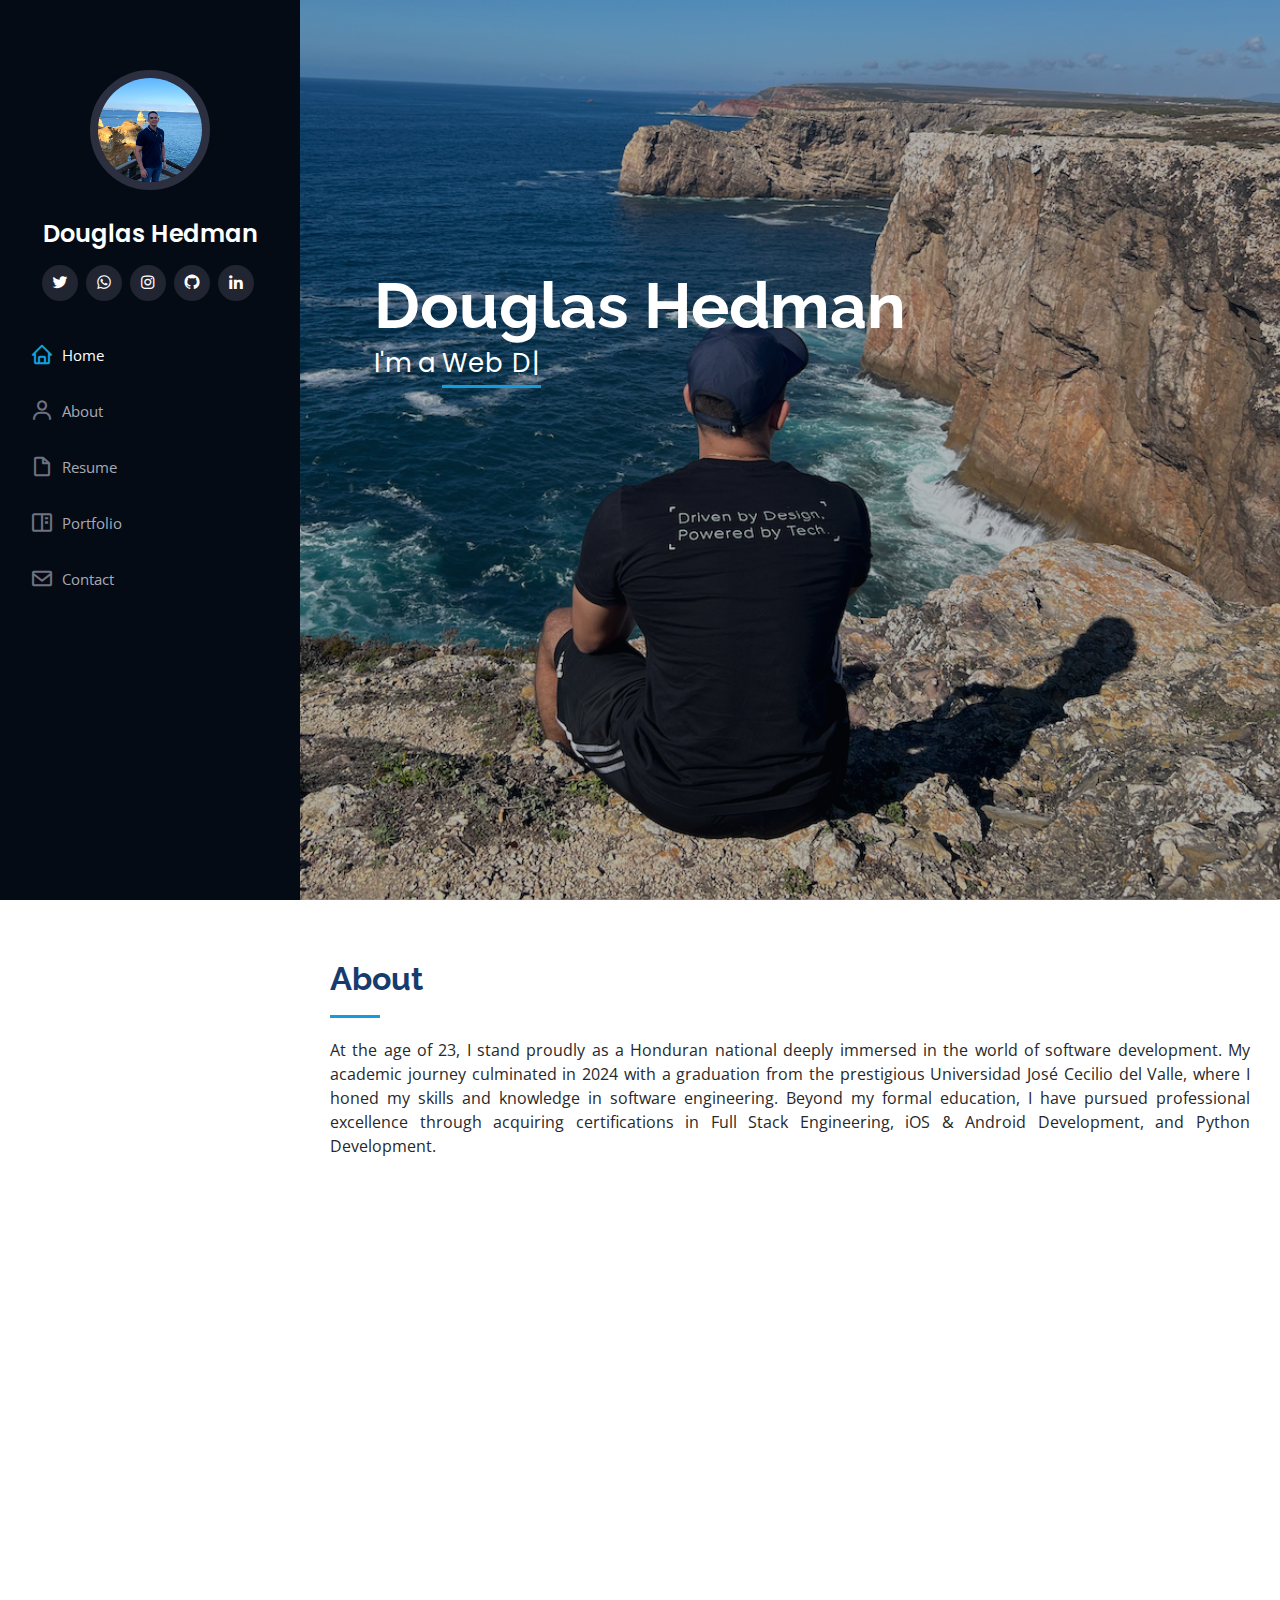
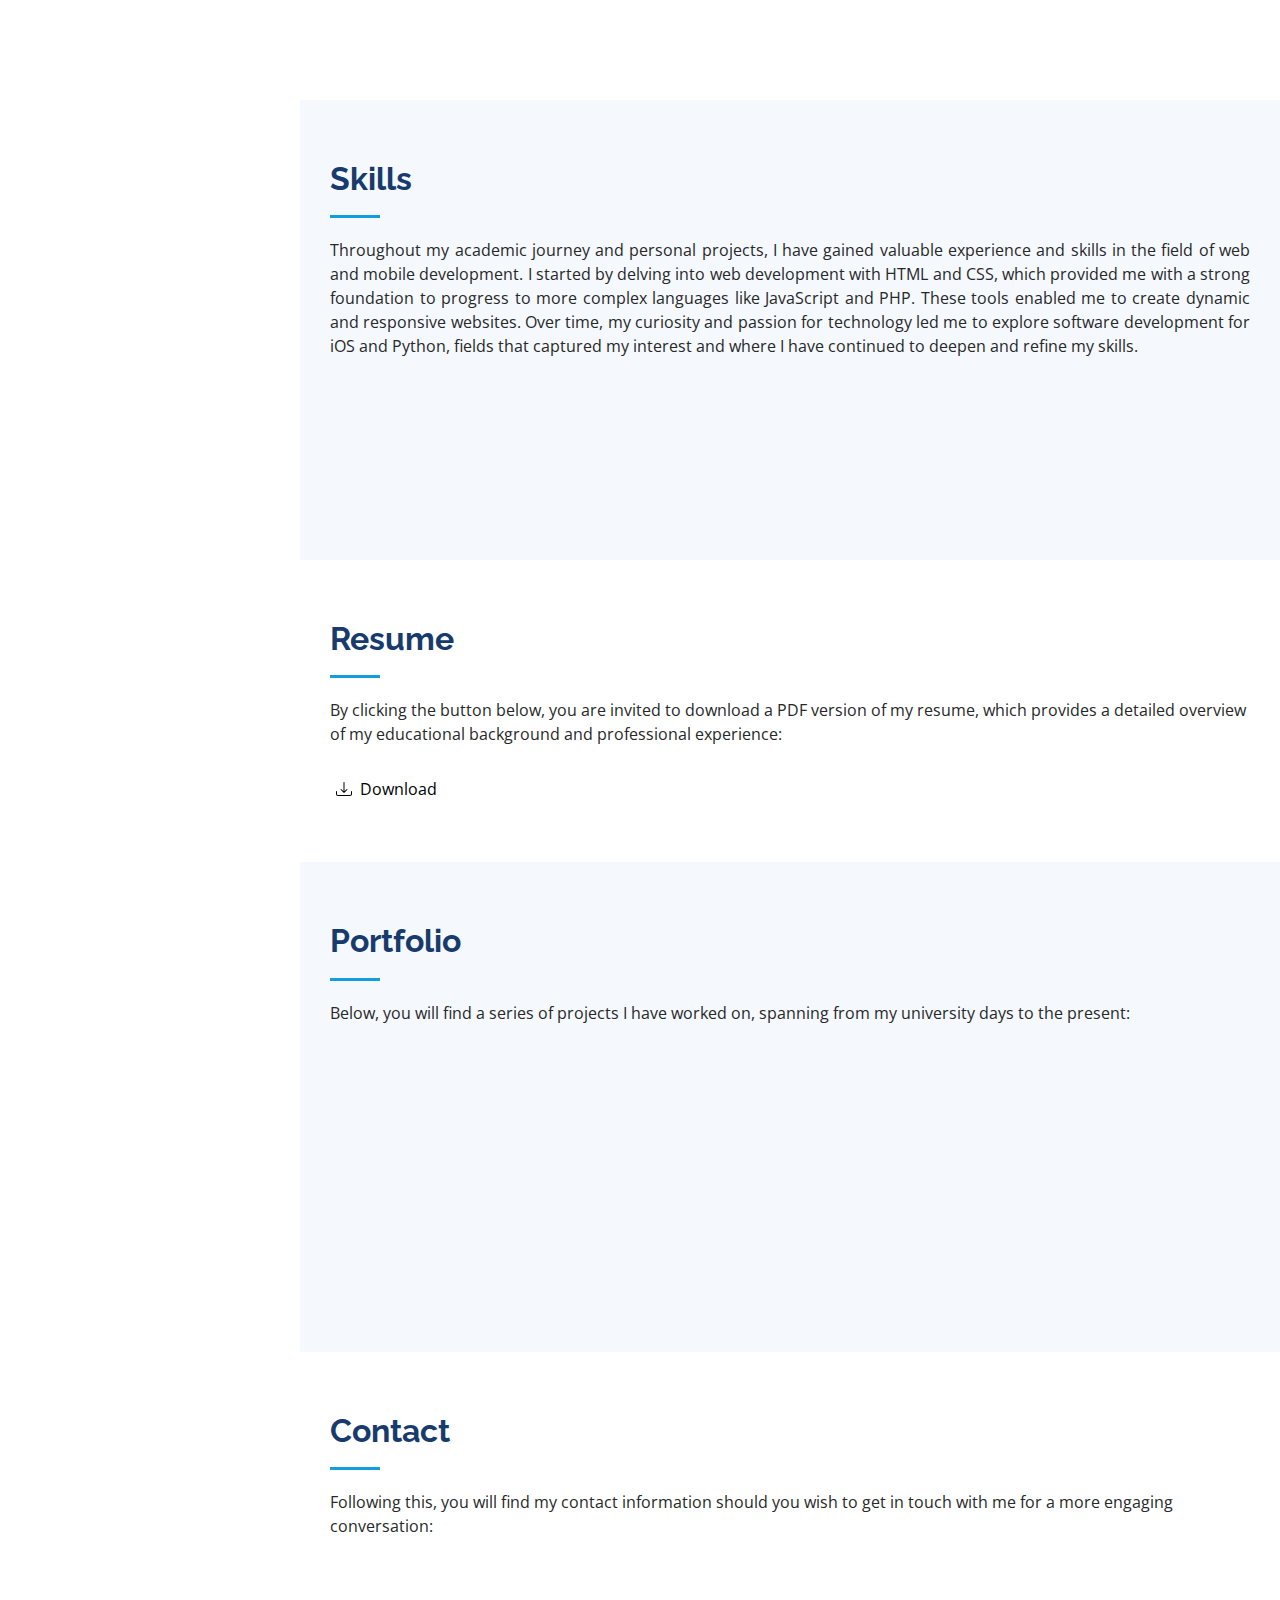
==== index.html @ cab21ec2 "Improvements on the Skills & Project Portfolio" ====
<!DOCTYPE html>
<html lang="en">

<head>
  <meta charset="utf-8">
  <meta content="width=device-width, initial-scale=1.0" name="viewport">

  <title>Douglas Hedman</title>
  <meta content="" name="description">
  <meta content="" name="keywords">

  <!-- Favicons -->
  <link href="assets/img/icon.png" rel="icon">
  <link href="assets/img/apple-touch-icon.png" rel="apple-touch-icon">

  <!-- Google Fonts -->
  <link href="https://fonts.googleapis.com/css?family=Open+Sans:300,300i,400,400i,600,600i,700,700i|Raleway:300,300i,400,400i,500,500i,600,600i,700,700i|Poppins:300,300i,400,400i,500,500i,600,600i,700,700i" rel="stylesheet">

  <!-- Vendor CSS Files -->
  <link href="assets/vendor/aos/aos.css" rel="stylesheet">
  <link href="assets/vendor/bootstrap/css/bootstrap.min.css" rel="stylesheet">
  <link href="assets/vendor/bootstrap-icons/bootstrap-icons.css" rel="stylesheet">
  <link href="assets/vendor/boxicons/css/boxicons.min.css" rel="stylesheet">
  <link href="assets/vendor/glightbox/css/glightbox.min.css" rel="stylesheet">
  <link href="assets/vendor/swiper/swiper-bundle.min.css" rel="stylesheet">
  <link href="vendor/devicons/css/devicons.min.css" rel="stylesheet">
  <link href="vendor/simple-line-icons/css/simple-line-icons.css" rel="stylesheet">

  <!-- Template Main CSS File -->
  <link href="assets/css/style.css" rel="stylesheet">

</head>

<body>

  <!-- ======= Mobile nav toggle button ======= -->
  <i class="bi bi-list mobile-nav-toggle d-xl-none"></i>

  <!-- ======= Header ======= -->
  <header id="header">
    <div class="d-flex flex-column" style="margin-top: 40px;">
      <div class="profile">
        <img src="assets/img/profileImage.png" alt="" class="img-fluid rounded-circle">
        <h1 class="text-light"><a href="index.html">Douglas Hedman</a></h1>
        <div class="social-links mt-3 text-center">
          <a href="https://twitter.com/DouglasHedman10" class="twitter" target="_blank"><i class="bx bxl-twitter"></i></a>
          <a href="https://wa.me/+50489041949" class="whatsapp" target="_blank"><i class="bx bxl-whatsapp"></i></a>
          <a href="https://www.instagram.com/douglashedman10/" class="instagram" target="_blank"><i class="bx bxl-instagram"></i></a>
          <a href="https://github.com/PickleRickHND" class="github" target="_blank"><i class="bx bxl-github"></i></a>
          <a href="https://www.linkedin.com/in/douglas-hedman-9a48a5133/" class="linkedin" target="_blank"><i class="bx bxl-linkedin"></i></a>
        </div>
      </div>

      <nav id="navbar" class="nav-menu navbar">
        <ul>
          <li><a href="#hero" class="nav-link scrollto active"><i class="bx bx-home"></i> <span>Home</span></a></li>
          <li><a href="#about" class="nav-link scrollto"><i class="bx bx-user"></i> <span>About</span></a></li>
          <li><a href="#resume" class="nav-link scrollto"><i class="bx bx-file-blank"></i> <span>Resume</span></a></li>
          <li><a href="#portfolio" class="nav-link scrollto"><i class="bx bx-book-content"></i> <span>Portfolio</span></a></li>
          <li><a href="#contact" class="nav-link scrollto"><i class="bx bx-envelope"></i> <span>Contact</span></a></li>
        </ul>
      </nav><!-- .nav-menu -->
    </div>
  </header><!-- End Header -->

  <!-- ======= Hero Section ======= -->
  <section id="hero" class="d-flex flex-column justify-content-center align-items-center">
    <div style="top: -95px" class="hero-container" data-aos="fade-in">
      <h1>Douglas Hedman</h1>
      <p>I'm a <span class="typed" data-typed-items="Web Developer, Software Engineer, iOS Developer"></span></p>
    </div>
  </section><!-- End Hero -->

  <main id="main">

    <!-- ======= About Section ======= -->
    <section id="about" class="about">
      <div class="container">

        <div style="text-align: justify;" class="section-title">
          <h2>About</h2>
          <p>At the age of 23, I stand proudly as a Honduran national deeply immersed in the world of software development. 
            My academic journey culminated in 2024 with a graduation from the prestigious Universidad José Cecilio del Valle, where I honed my skills and knowledge in software engineering.
            Beyond my formal education, I have pursued professional excellence through acquiring certifications in Full Stack Engineering, iOS & Android Development, and Python Development. </p>
          <br>
        </div>

        <div class="row">
          <div class="col-lg-4" data-aos="fade-right">
            <img src="assets/img/profileImage.png" class="img-fluid" alt="">
          </div>
          <div class="col-lg-8 pt-4 pt-lg-0 content" data-aos="fade-left">
            <h3>Junior Software &amp; Web Developer.</h3>
            <br>
            <p class="fst-italic" style="text-align: justify;">
              My passion for creating innovative solutions and embracing new technologies drives my pursuit of excellence in this field. As I continue to grow and evolve as a professional, 
              I remain committed to leveraging my skills to contribute significantly to the software development community.
            </p>
            <div class="row">
              <div class="col-lg-6">
                <ul>
                  <br>
                  <li><i class="bi bi-chevron-right"></i> <strong>Birthday:</strong> <span>21 February 2000</span></li>
                  <li><i class="bi bi-chevron-right"></i> <strong>Phone:</strong> <span>+504 89041949</span></li>
                  <li><i class="bi bi-chevron-right"></i> <strong>Age:</strong> <span>23</span></li>
                </ul>
              </div>
              <div class="col-lg-6">
                <ul>
                  <br>
                  <li><i class="bi bi-chevron-right"></i> <strong>Degree:</strong> <span>System Computing Engineering</span></li>
                  <li><i class="bi bi-chevron-right"></i> <strong>Email:</strong> <span>douglashedman@yahoo.es</span></li>
                  <li><i class="bi bi-chevron-right"></i> <strong>City:</strong> <span>Tegucigalpa, Honduras</span></li>
                </ul>
              </div>
            </div>
            <p style="text-align: justify;">
              These certifications not only signify my commitment to continuous learning but also reflect my versatility and adaptability in the ever-evolving landscape of software development.
            </p>
          </div>
        </div>
      </div>
    </section><!-- End About Section -->

    <!-- ======= Skills Section ======= -->
    <section id="skills" class="skills section-bg">
      <div class="container">
        <div class="section-title">
          <h2>Skills</h2>
          <p style="text-align: justify;">Throughout my academic journey and personal projects, I have gained valuable experience and skills in the field of web and mobile development. I started by delving into web development with HTML and CSS, which provided me with a strong foundation to progress to more complex languages like JavaScript and PHP. These tools enabled me to create dynamic and responsive websites. Over time, my curiosity and passion for technology led me to explore software development for iOS and Python, fields that captured my interest and where I have continued to deepen and refine my skills.</p>
        </div>
        <br>
        <div class="row skills-content justify-content-center">

          <div class="col-lg-ju" data-aos="fade-up">
            <ul class="list-inline list-icons d-flex justify-content-between">
              <li class="list-inline-item">
                <i class="devicons devicons-html5"></i>
              </li>
              <li class="list-inline-item">
                <i class="devicons devicons-css3"></i>
              </li>
              <li class="list-inline-item">
                <i class="devicons devicons-javascript"></i>
              </li>
              <li class="list-inline-item">
                <i class="devicons devicons-php"></i>
              </li>
              <li class="list-inline-item">
                <i class="devicons devicons-bootstrap"></i>
              </li>
              <li class="list-inline-item">
                <i class="devicons devicons-react"></i>
              </li>
              <li class="list-inline-item">
                <i class="devicons devicons-nodejs"></i>
              </li>
              <li class="list-inline-item">
                <i class="devicons devicons-postgresql"></i>
              </li>
              <li class="list-inline-item">
                <i class="devicons devicons-git"></i>
              </li>
              <li class="list-inline-item">
                <i class="devicons devicons-github"></i>
              </li>
              <li class="list-inline-item">
                <i class="devicons devicons-java"></i>
              </li>
              <li class="list-inline-item">
                <i class="devicons devicons-swift"></i>
              </li>
              <li class="list-inline-item">
                <i class="devicons devicons-python"></i>
              </li>
            </ul>
          </div>
        </div>

      </div>
    </section><!-- End Skills Section -->

    <!-- ======= Resume Section ======= -->
    <section id="resume" class="resume">
      <div class="container">

        <div class="section-title">
          <h2>Resume</h2>
          <p>By clicking the button below, you are invited to download a PDF version of my resume, which provides a detailed overview of my educational background and professional experience:</p>
        </div>

        <button class="download-button" onclick="window.open('https://drive.google.com/file/d/1DNNbiZsSQRJARGfXh_cgtCf_7JHGjANk/view', '_blank')" style="background: none; border: none;">
          <svg xmlns="http://www.w3.org/2000/svg" width="20" height="20" fill="currentColor" class="bi bi-download" viewBox="0 0 20 20">
            <path d="M.5 9.9a.5.5 0 0 1 .5.5v2.5a1 1 0 0 0 1 1h12a1 1 0 0 0 1-1v-2.5a.5.5 0 0 1 1 0v2.5a2 2 0 0 1-2 2H2a2 2 0 0 1-2-2v-2.5a.5.5 0 0 1 .5-.5"/>
            <path d="M7.646 11.854a.5.5 0 0 0 .708 0l3-3a.5.5 0 0 0-.708-.708L8.5 10.293V1.5a.5.5 0 0 0-1 0v8.793L5.354 8.146a.5.5 0 1 0-.708.708l3 3z"/>
          </svg>
          <span class="download-text">Download</span>
        </button>
    </section><!-- End Resume Section -->

    <!-- ======= Portfolio Section ======= -->
    <section id="portfolio" class="portfolio section-bg">
      <div class="container">

        <div class="section-title">
          <h2>Portfolio</h2>
          <p>Below, you will find a series of projects I have worked on, spanning from my university days to the present:</p>
        </div>

        <div class="row" data-aos="fade-up">
          <div class="col-lg-12 d-flex justify-content-center">
            <ul id="portfolio-flters">
              <li data-filter="*" class="filter-active">All</li>
              <li data-filter=".filter-web">Web</li>
              <li data-filter=".filter-ios">iOS</li>
              <li data-filter=".filter-python">Python</li>
            </ul>
          </div>
        </div>

        <div class="row portfolio-container" data-aos="fade-up" data-aos-delay="100">

          <div class="col-lg-4 col-md-6 portfolio-item filter-web">
            <div class="portfolio-wrap">
              <img src="assets/img/portfolio/pharmacy1.png" class="img-fluid" alt="">
              <div class="portfolio-links">
                <a href="assets/img/portfolio/pharmacy1.png" data-gallery="portfolioGallery" class="portfolio-lightbox"><i class="bx bx-plus"></i></a>
                <a href="pharmacyProject.html" title="More Details"><i class="bx bx-link"></i></a>
              </div>
            </div>
          </div>

        </div>

      </div>
    </section><!-- End Portfolio Section -->

    <!-- ======= Contact Section ======= -->
    <section id="contact" class="contact">
      <div class="container">

        <div class="section-title">
          <h2>Contact</h2>
          <p>Following this, you will find my contact information should you wish to get in touch with me for a more engaging conversation:</p>
        </div>

        <div class="row" data-aos="fade-in">
          <div class="col-lg-6 d-flex align-items-stretch">
            <div class="info">
              <div class="address">
                <a href="https://maps.app.goo.gl/CtmRKHZmWX6e3Wa3A" class="location" target="_blank"><i class="bi bi-geo-alt"></i></a>
                <h4>Location:</h4>
                <p>Tegucigalpa, Honduras</p>
              </div>

              <div class="email">
                <a href="mailto:douglashedman@yahoo.es"><i class="bi bi-envelope"></i></a>
                <h4>Email:</h4>
                <p>douglashedman@yahoo.es</p>
              </div>

              <div class="phone">
                <a href="https://wa.me/+50489041949" class="whatsapp" target="_blank"><i class="bx bxl-whatsapp"></i></a>
                <h4>Phone:</h4>
                <p>+504 89041949</p>
              </div>
            </div>
          </div>

          <div class="col-lg-6 d-flex align-items-stretch">
            <div class="info">
              <div class="address">
                <a href="https://www.linkedin.com/in/douglas-hedman-9a48a5133/" class="linkedin" target="_blank"><i class="bx bxl-linkedin"></i></a>
                <h4>LinkedIn:</h4>
                <p>Douglas Hedman</p>
              </div>

              <div class="email">
                <a href="https://github.com/PickleRickHND" class="github" target="_blank"><i class="bx bxl-github"></i></a>
                <h4>GitHub:</h4>
                <p>PickleRickHND</p>
              </div>

              <div class="phone">
                <a href="https://www.instagram.com/douglashedman10/" class="instagram" target="_blank"><i class="bx bxl-instagram"></i></a>
                <h4>Instagram</h4>
                <p>douglashedman10</p>
              </div>
            </div>
          </div>
        </div>
  </main><!-- End #main -->

  <a href="#" class="back-to-top d-flex align-items-center justify-content-center"><i class="bi bi-arrow-up-short"></i></a>

  <!-- Vendor JS Files -->
  <script src="assets/vendor/purecounter/purecounter_vanilla.js"></script>
  <script src="assets/vendor/aos/aos.js"></script>
  <script src="assets/vendor/bootstrap/js/bootstrap.bundle.min.js"></script>
  <script src="assets/vendor/glightbox/js/glightbox.min.js"></script>
  <script src="assets/vendor/isotope-layout/isotope.pkgd.min.js"></script>
  <script src="assets/vendor/swiper/swiper-bundle.min.js"></script>
  <script src="assets/vendor/typed.js/typed.umd.js"></script>
  <script src="assets/vendor/waypoints/noframework.waypoints.js"></script>
  <script src="assets/vendor/php-email-form/validate.js"></script>

  <!-- Template Main JS File -->
  <script src="assets/js/main.js"></script>

</body>

</html>
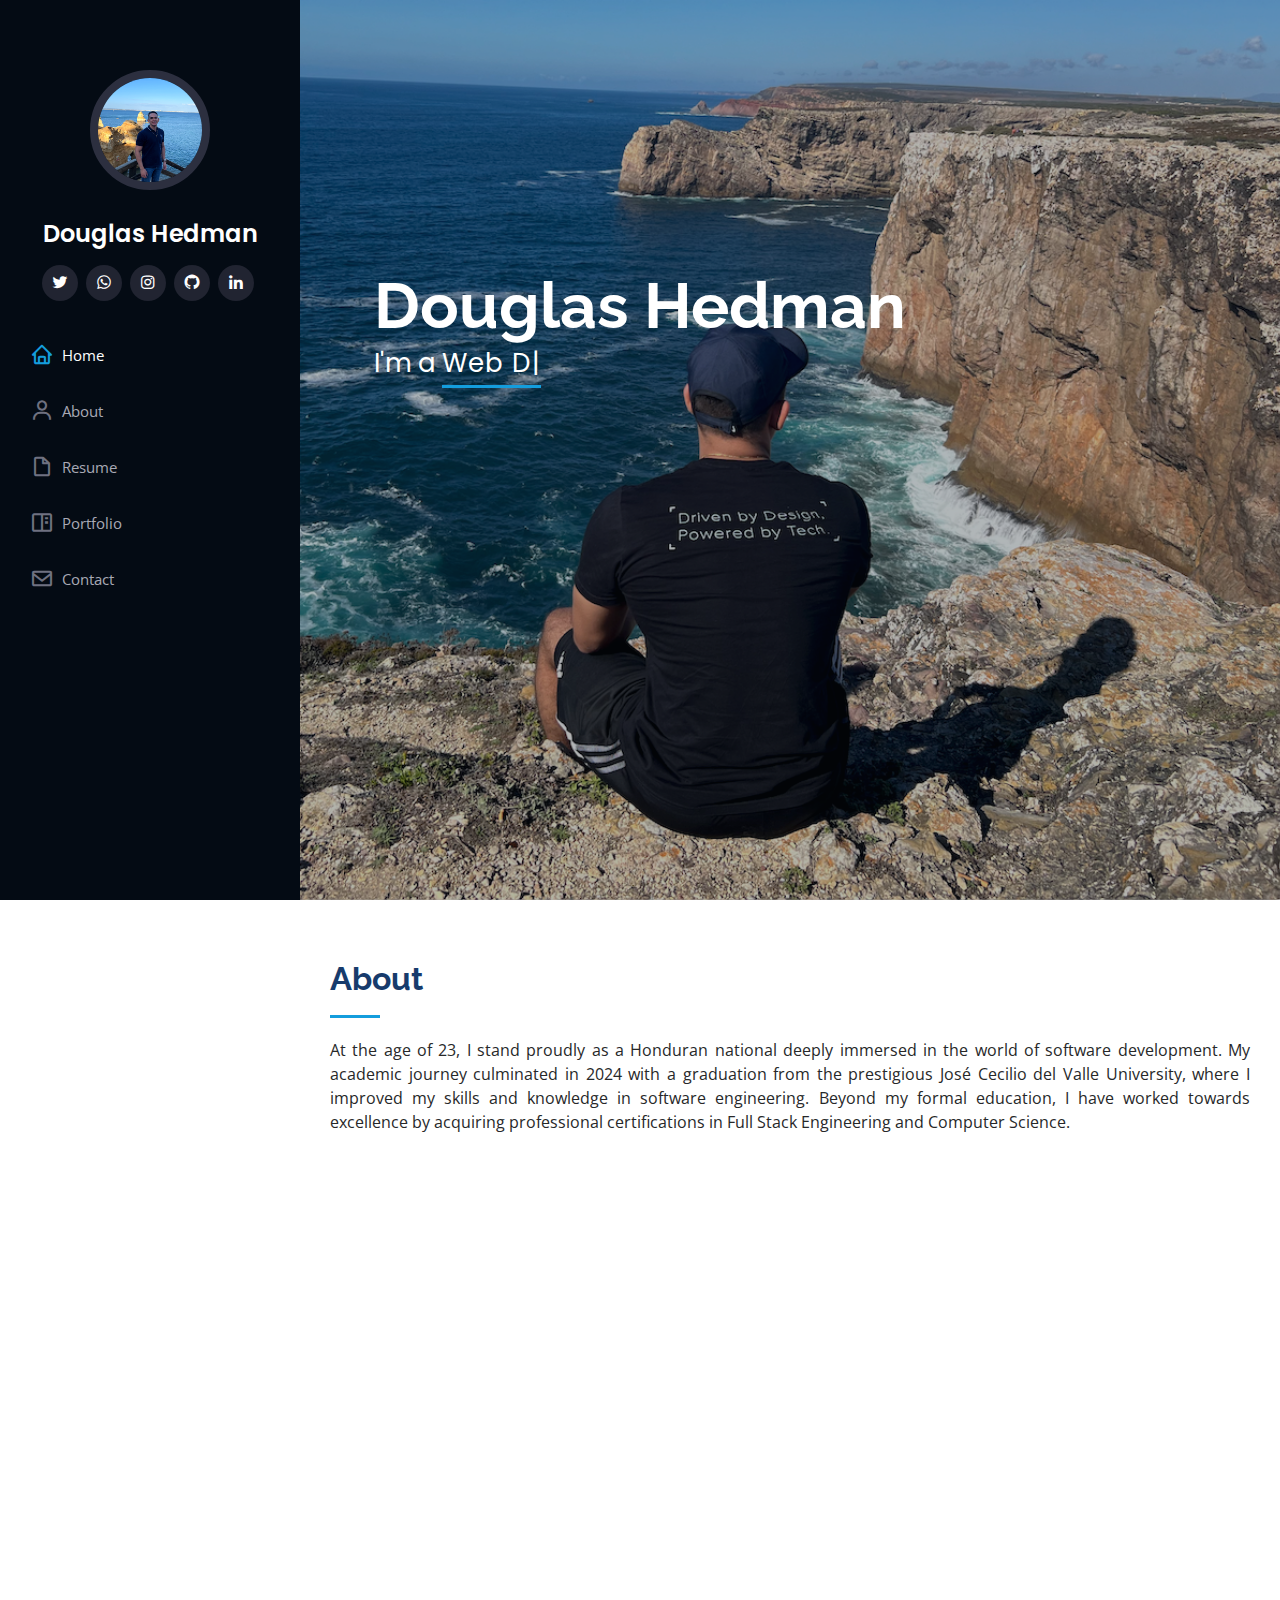
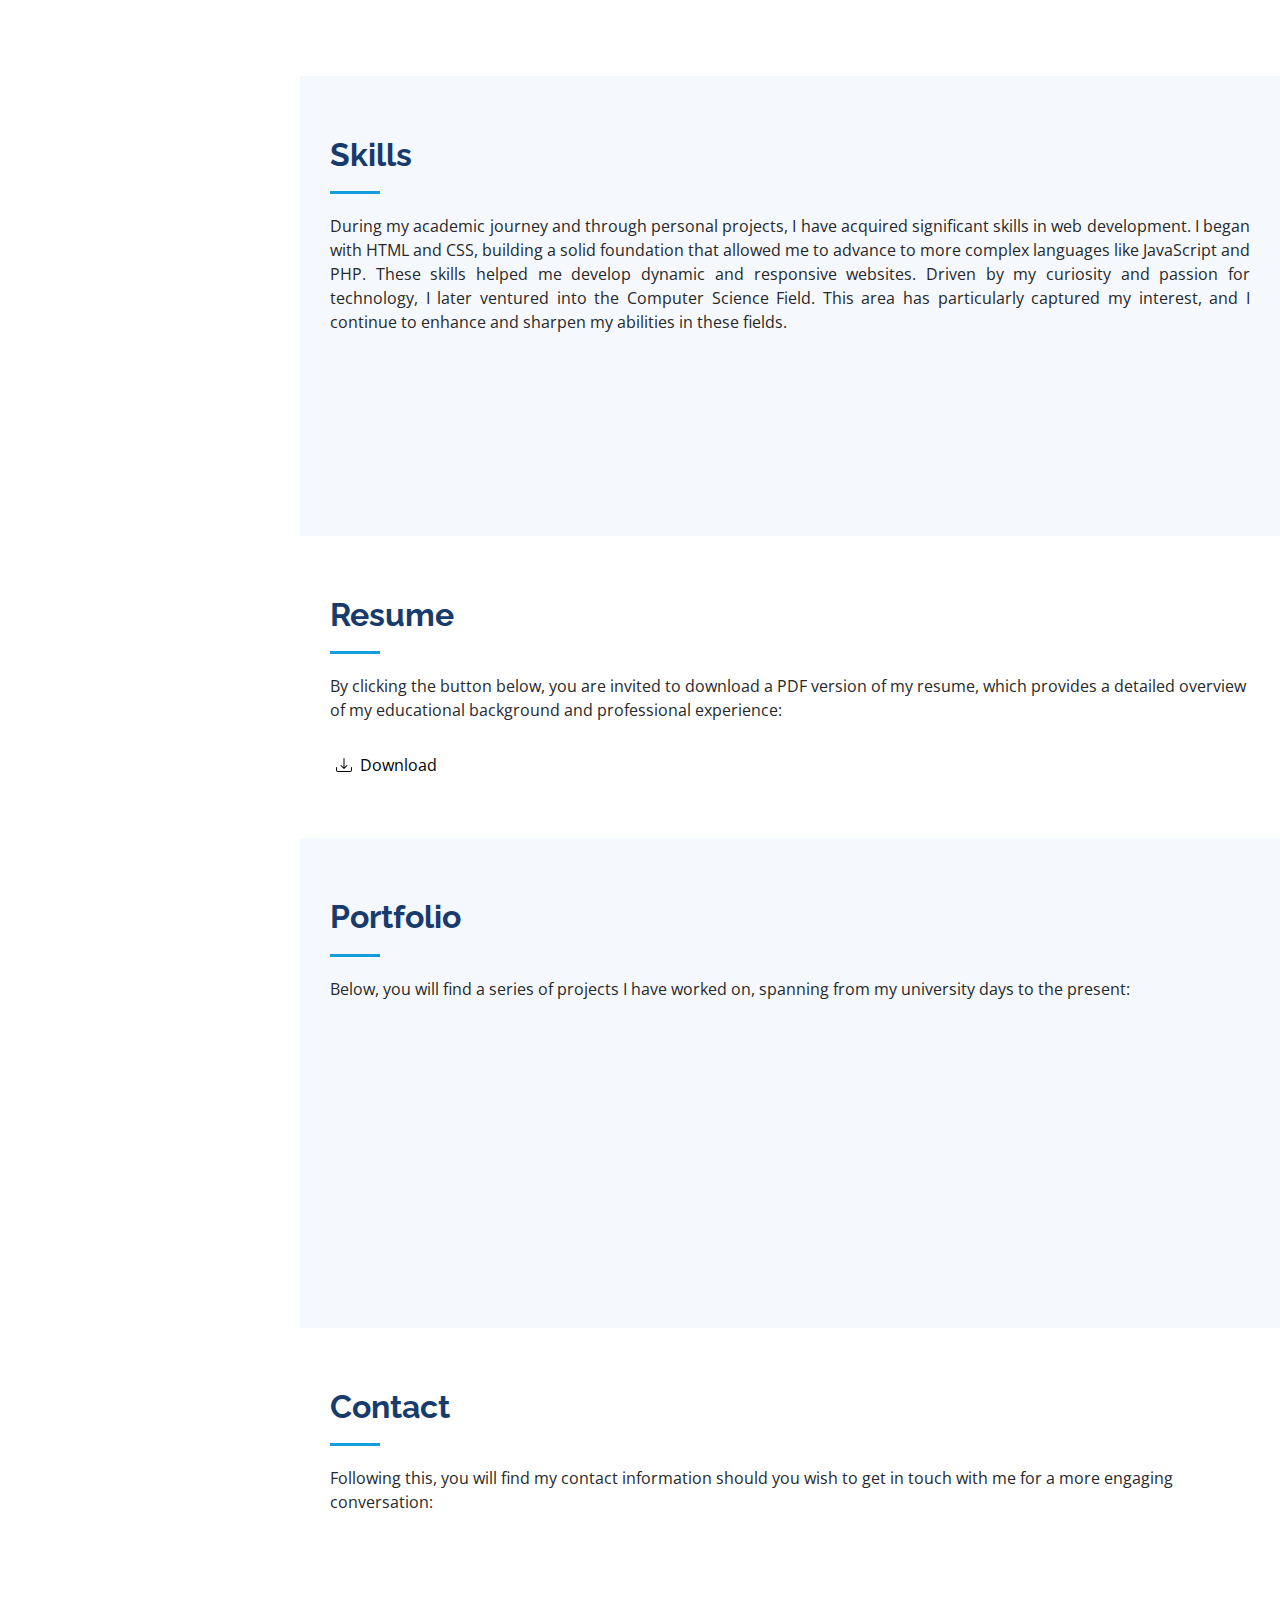
==== commit 112e8e57: "2024 Changes" ====
--- a/index.html
+++ b/index.html
@@ -67,7 +67,7 @@
   <section id="hero" class="d-flex flex-column justify-content-center align-items-center">
     <div style="top: -95px" class="hero-container" data-aos="fade-in">
       <h1>Douglas Hedman</h1>
-      <p>I'm a <span class="typed" data-typed-items="Web Developer, Software Engineer, iOS Developer"></span></p>
+      <p>I'm a <span class="typed" data-typed-items="Web Developer, Software Engineer"></span></p>
     </div>
   </section><!-- End Hero -->
 
@@ -80,8 +80,8 @@
         <div style="text-align: justify;" class="section-title">
           <h2>About</h2>
           <p>At the age of 23, I stand proudly as a Honduran national deeply immersed in the world of software development. 
-            My academic journey culminated in 2024 with a graduation from the prestigious Universidad José Cecilio del Valle, where I honed my skills and knowledge in software engineering.
-            Beyond my formal education, I have pursued professional excellence through acquiring certifications in Full Stack Engineering, iOS & Android Development, and Python Development. </p>
+            My academic journey culminated in 2024 with a graduation from the prestigious José Cecilio del Valle University, where I improved my skills and knowledge in software engineering.
+            Beyond my formal education, I have worked towards excellence by acquiring professional certifications in Full Stack Engineering and Computer Science.</p>
           <br>
         </div>
 
@@ -93,8 +93,8 @@
             <h3>Junior Software &amp; Web Developer.</h3>
             <br>
             <p class="fst-italic" style="text-align: justify;">
-              My passion for creating innovative solutions and embracing new technologies drives my pursuit of excellence in this field. As I continue to grow and evolve as a professional, 
-              I remain committed to leveraging my skills to contribute significantly to the software development community.
+              I am passionate about learning new technologies and improving my developer skills. I am always open to exploring innovative solutions and embracing new advancements in the field. 
+              As I continue to develop professionally, I am committed to using my skills to make a meaningful impact in the software development community.
             </p>
             <div class="row">
               <div class="col-lg-6">
@@ -115,7 +115,7 @@
               </div>
             </div>
             <p style="text-align: justify;">
-              These certifications not only signify my commitment to continuous learning but also reflect my versatility and adaptability in the ever-evolving landscape of software development.
+              These certifications demonstrate my dedication to continuous learning and highlight my ability to adapt and thrive in the constantly changing world of software development.
             </p>
           </div>
         </div>
@@ -127,13 +127,13 @@
       <div class="container">
         <div class="section-title">
           <h2>Skills</h2>
-          <p style="text-align: justify;">Throughout my academic journey and personal projects, I have gained valuable experience and skills in the field of web and mobile development. I started by delving into web development with HTML and CSS, which provided me with a strong foundation to progress to more complex languages like JavaScript and PHP. These tools enabled me to create dynamic and responsive websites. Over time, my curiosity and passion for technology led me to explore software development for iOS and Python, fields that captured my interest and where I have continued to deepen and refine my skills.</p>
+          <p style="text-align: justify;">During my academic journey and through personal projects, I have acquired significant skills in web development. I began with HTML and CSS, building a solid foundation that allowed me to advance to more complex languages like JavaScript and PHP. These skills helped me develop dynamic and responsive websites. 
+            Driven by my curiosity and passion for technology, I later ventured into the Computer Science Field. This area has particularly captured my interest, and I continue to enhance and sharpen my abilities in these fields. </p>
         </div>
         <br>
         <div class="row skills-content justify-content-center">
-
           <div class="col-lg-ju" data-aos="fade-up">
-            <ul class="list-inline list-icons d-flex justify-content-between">
+            <ul class="list-inline list-icons d-flex flex-wrap justify-content-center">
               <li class="list-inline-item">
                 <i class="devicons devicons-html5"></i>
               </li>
@@ -156,6 +156,12 @@
                 <i class="devicons devicons-nodejs"></i>
               </li>
               <li class="list-inline-item">
+                <i class="devicons devicons-java"></i>
+              </li>
+              <li class="list-inline-item">
+                <i class="devicons devicons-python"></i>
+              </li>
+              <li class="list-inline-item">
                 <i class="devicons devicons-postgresql"></i>
               </li>
               <li class="list-inline-item">
@@ -164,20 +170,9 @@
               <li class="list-inline-item">
                 <i class="devicons devicons-github"></i>
               </li>
-              <li class="list-inline-item">
-                <i class="devicons devicons-java"></i>
-              </li>
-              <li class="list-inline-item">
-                <i class="devicons devicons-swift"></i>
-              </li>
-              <li class="list-inline-item">
-                <i class="devicons devicons-python"></i>
-              </li>
             </ul>
           </div>
         </div>
-
-      </div>
     </section><!-- End Skills Section -->
 
     <!-- ======= Resume Section ======= -->
@@ -189,7 +184,7 @@
           <p>By clicking the button below, you are invited to download a PDF version of my resume, which provides a detailed overview of my educational background and professional experience:</p>
         </div>
 
-        <button class="download-button" onclick="window.open('https://drive.google.com/file/d/1DNNbiZsSQRJARGfXh_cgtCf_7JHGjANk/view', '_blank')" style="background: none; border: none;">
+        <button class="download-button" onclick="window.open('https://docs.google.com/document/d/14a8wozczHfR-LZsv56jzQgocs8PrVsLScHrkLCctWgU/edit?usp=sharing')" style="background: none; border: none;">
           <svg xmlns="http://www.w3.org/2000/svg" width="20" height="20" fill="currentColor" class="bi bi-download" viewBox="0 0 20 20">
             <path d="M.5 9.9a.5.5 0 0 1 .5.5v2.5a1 1 0 0 0 1 1h12a1 1 0 0 0 1-1v-2.5a.5.5 0 0 1 1 0v2.5a2 2 0 0 1-2 2H2a2 2 0 0 1-2-2v-2.5a.5.5 0 0 1 .5-.5"/>
             <path d="M7.646 11.854a.5.5 0 0 0 .708 0l3-3a.5.5 0 0 0-.708-.708L8.5 10.293V1.5a.5.5 0 0 0-1 0v8.793L5.354 8.146a.5.5 0 1 0-.708.708l3 3z"/>
@@ -212,13 +207,13 @@
             <ul id="portfolio-flters">
               <li data-filter="*" class="filter-active">All</li>
               <li data-filter=".filter-web">Web</li>
-              <li data-filter=".filter-ios">iOS</li>
-              <li data-filter=".filter-python">Python</li>
+              <li data-filter=".filter-ios">Mobile</li>
+              <li data-filter=".filter-app">App</li>
             </ul>
           </div>
         </div>
 
-        <div class="row portfolio-container" data-aos="fade-up" data-aos-delay="100">
+        <div class="row portfolio-c`ontainer" data-aos="fade-up" data-aos-delay="100">
 
           <div class="col-lg-4 col-md-6 portfolio-item filter-web">
             <div class="portfolio-wrap">
@@ -230,6 +225,16 @@
             </div>
           </div>
 
+          <div class="col-lg-4 col-md-6 portfolio-item filter-web">
+            <div class="portfolio-wrap">
+              <img src="assets/img/portfolio/SpotifyProject1.png" class="img-fluid" alt="">
+              <div class="portfolio-links">
+                <a href="assets/img/portfolio/SpotifyProject1.png" data-gallery="portfolioGallery" class="portfolio-lightbox"><i class="bx bx-plus"></i></a>
+                <a href="spotifyProject.html" title="More Details"><i class="bx bx-link"></i></a>
+              </div>
+            </div>
+          </div>
+
         </div>
 
       </div>
@@ -245,7 +250,7 @@
         </div>
 
         <div class="row" data-aos="fade-in">
-          <div class="col-lg-6 d-flex align-items-stretch">
+          <div class="col-lg-6 d-flex align-items-stretch mb-4 mb-lg-0">
             <div class="info">
               <div class="address">
                 <a href="https://maps.app.goo.gl/CtmRKHZmWX6e3Wa3A" class="location" target="_blank"><i class="bi bi-geo-alt"></i></a>
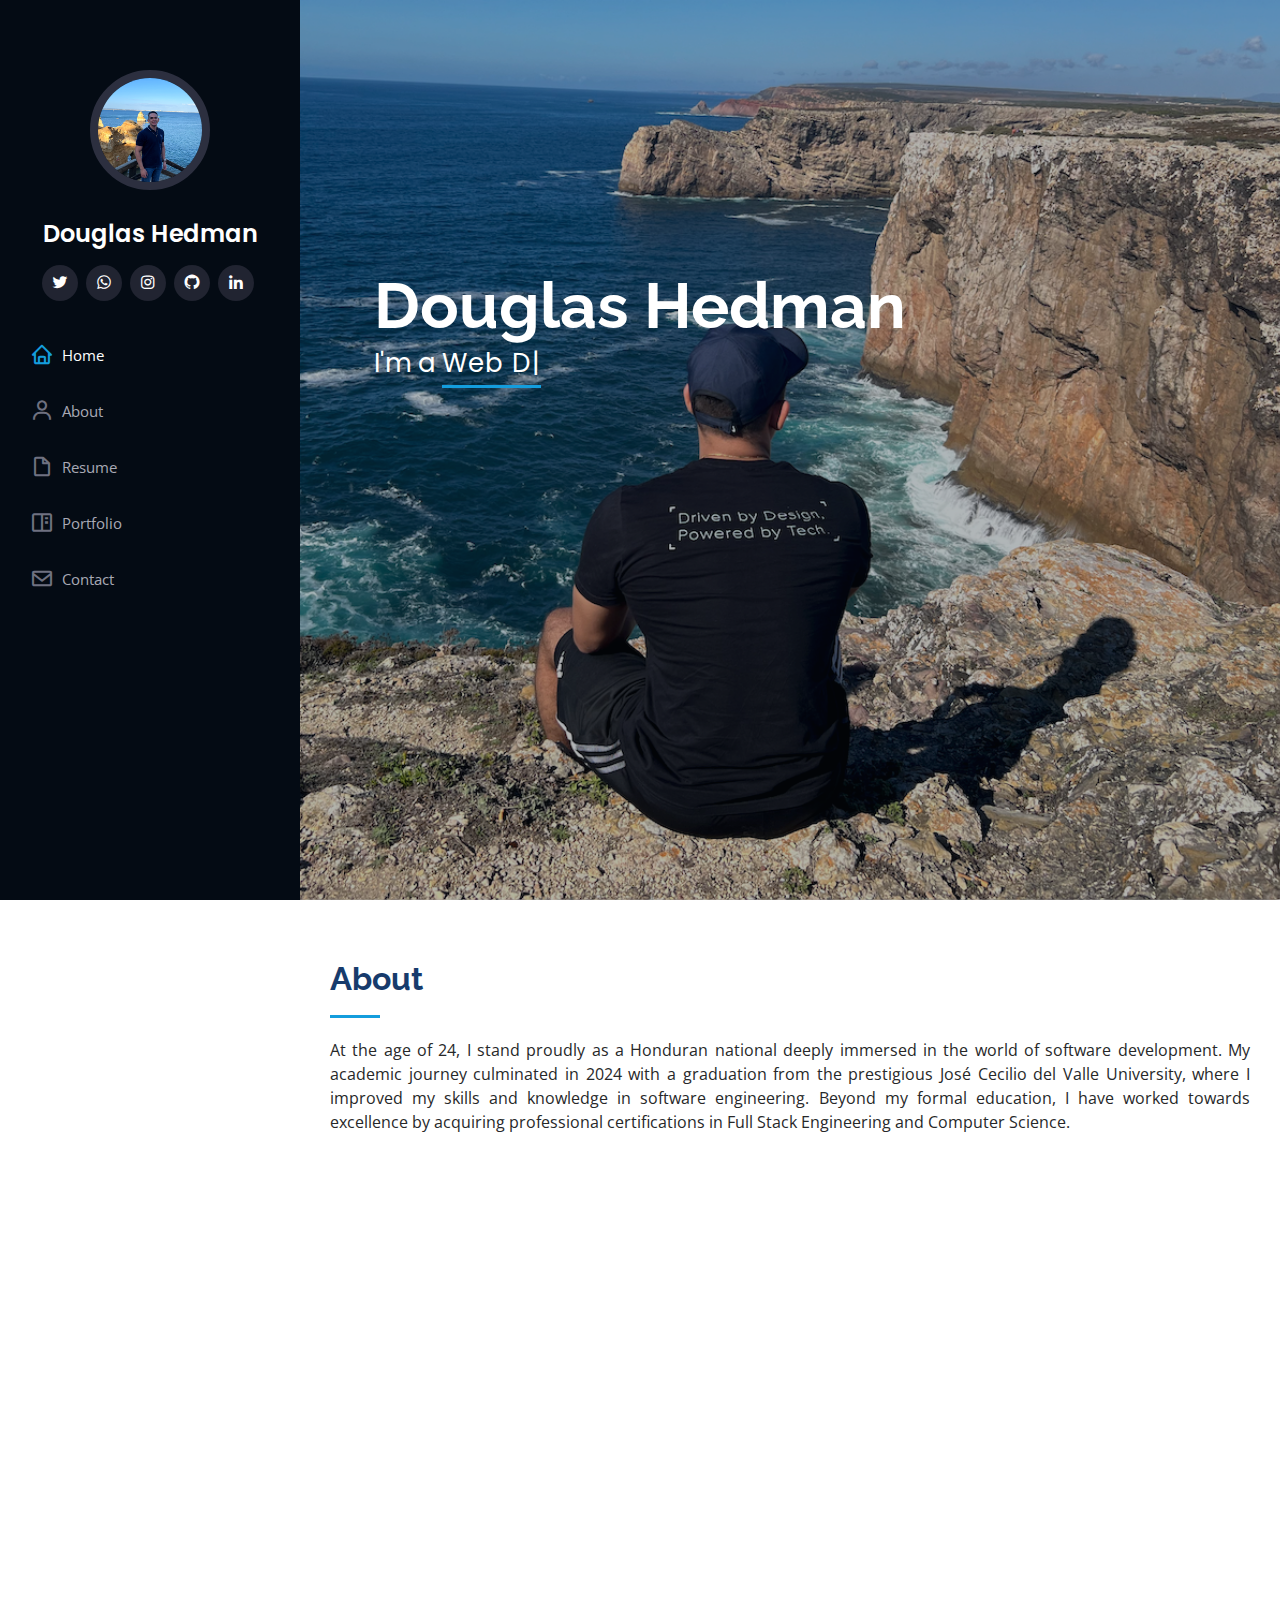
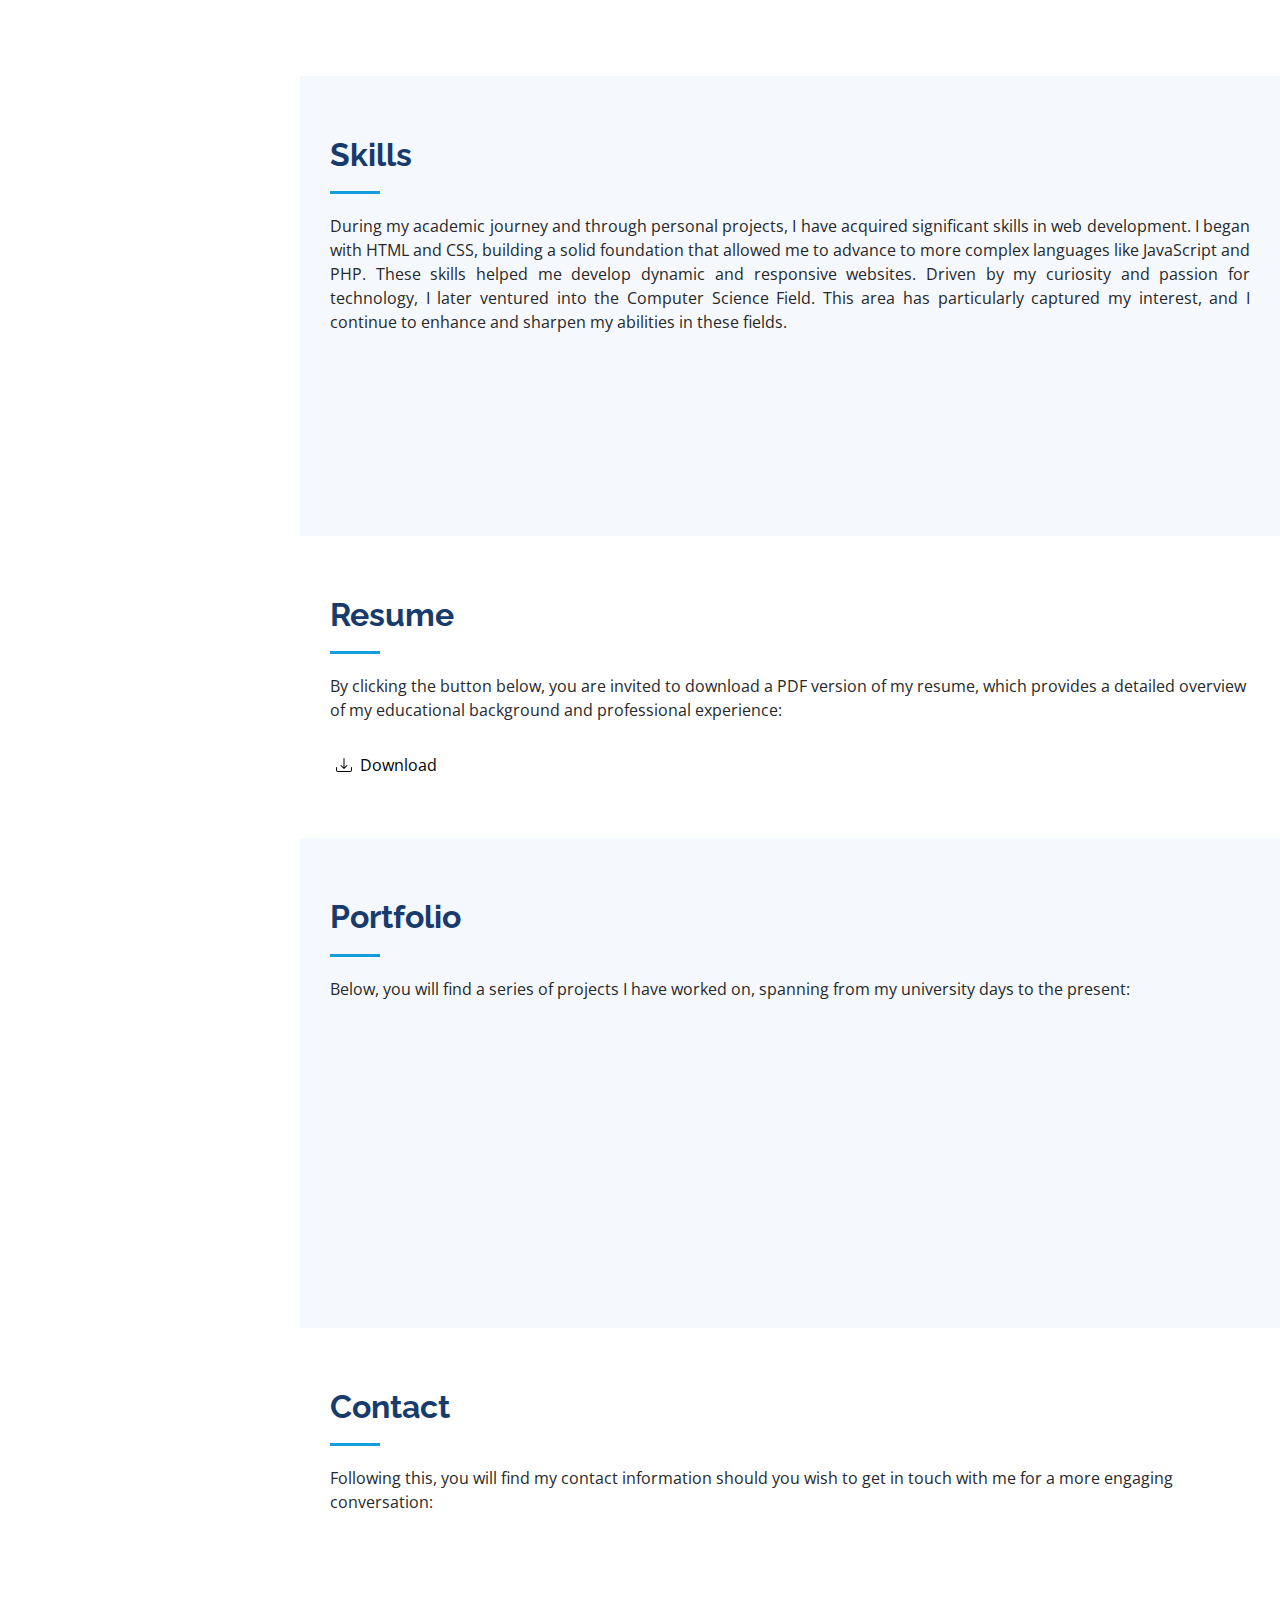
==== commit 8d3a0f15: "Fixes on the Age" ====
--- a/index.html
+++ b/index.html
@@ -79,7 +79,7 @@
 
         <div style="text-align: justify;" class="section-title">
           <h2>About</h2>
-          <p>At the age of 23, I stand proudly as a Honduran national deeply immersed in the world of software development. 
+          <p>At the age of 24, I stand proudly as a Honduran national deeply immersed in the world of software development. 
             My academic journey culminated in 2024 with a graduation from the prestigious José Cecilio del Valle University, where I improved my skills and knowledge in software engineering.
             Beyond my formal education, I have worked towards excellence by acquiring professional certifications in Full Stack Engineering and Computer Science.</p>
           <br>
@@ -90,7 +90,7 @@
             <img src="assets/img/profileImage.png" class="img-fluid" alt="">
           </div>
           <div class="col-lg-8 pt-4 pt-lg-0 content" data-aos="fade-left">
-            <h3>Junior Software &amp; Web Developer.</h3>
+            <h3>Junior Software &amp; Web Developer</h3>
             <br>
             <p class="fst-italic" style="text-align: justify;">
               I am passionate about learning new technologies and improving my developer skills. I am always open to exploring innovative solutions and embracing new advancements in the field. 
@@ -102,7 +102,7 @@
                   <br>
                   <li><i class="bi bi-chevron-right"></i> <strong>Birthday:</strong> <span>21 February 2000</span></li>
                   <li><i class="bi bi-chevron-right"></i> <strong>Phone:</strong> <span>+504 89041949</span></li>
-                  <li><i class="bi bi-chevron-right"></i> <strong>Age:</strong> <span>23</span></li>
+                  <li><i class="bi bi-chevron-right"></i> <strong>Age:</strong> <span>24</span></li>
                 </ul>
               </div>
               <div class="col-lg-6">
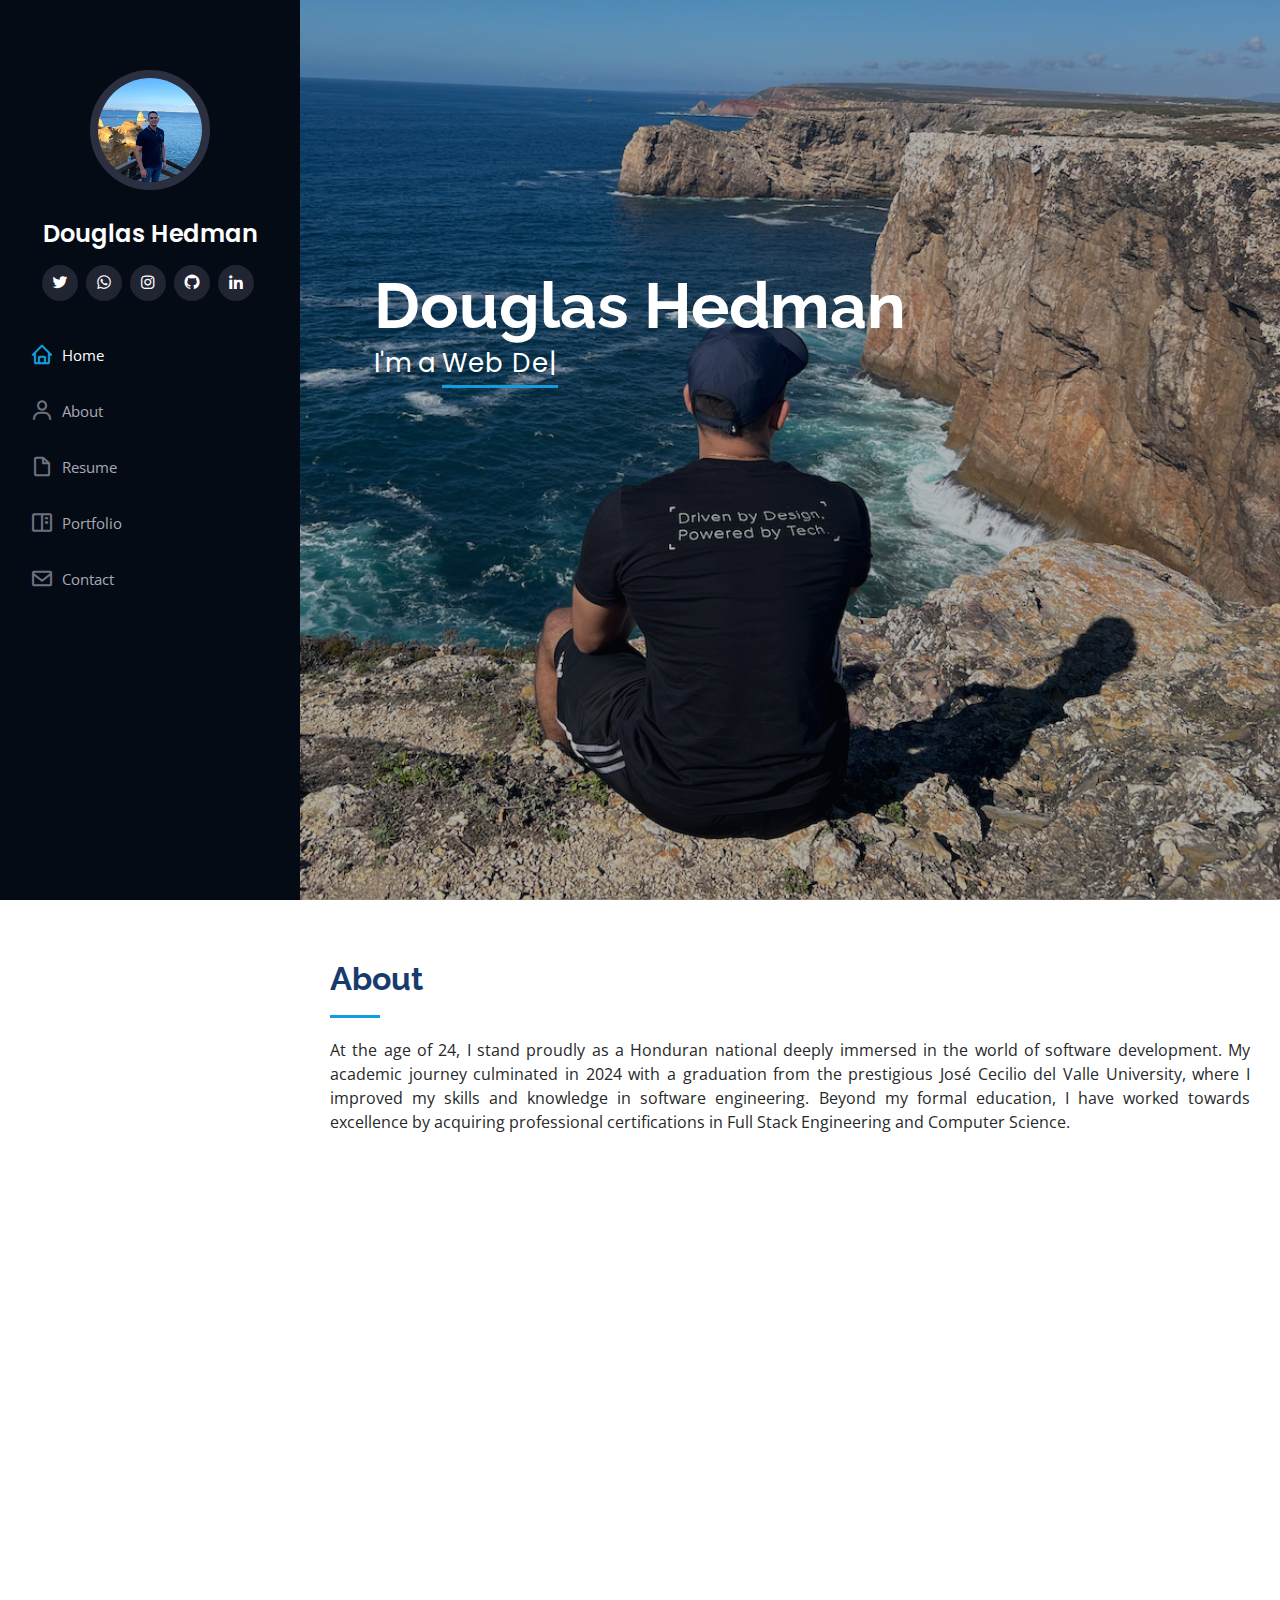
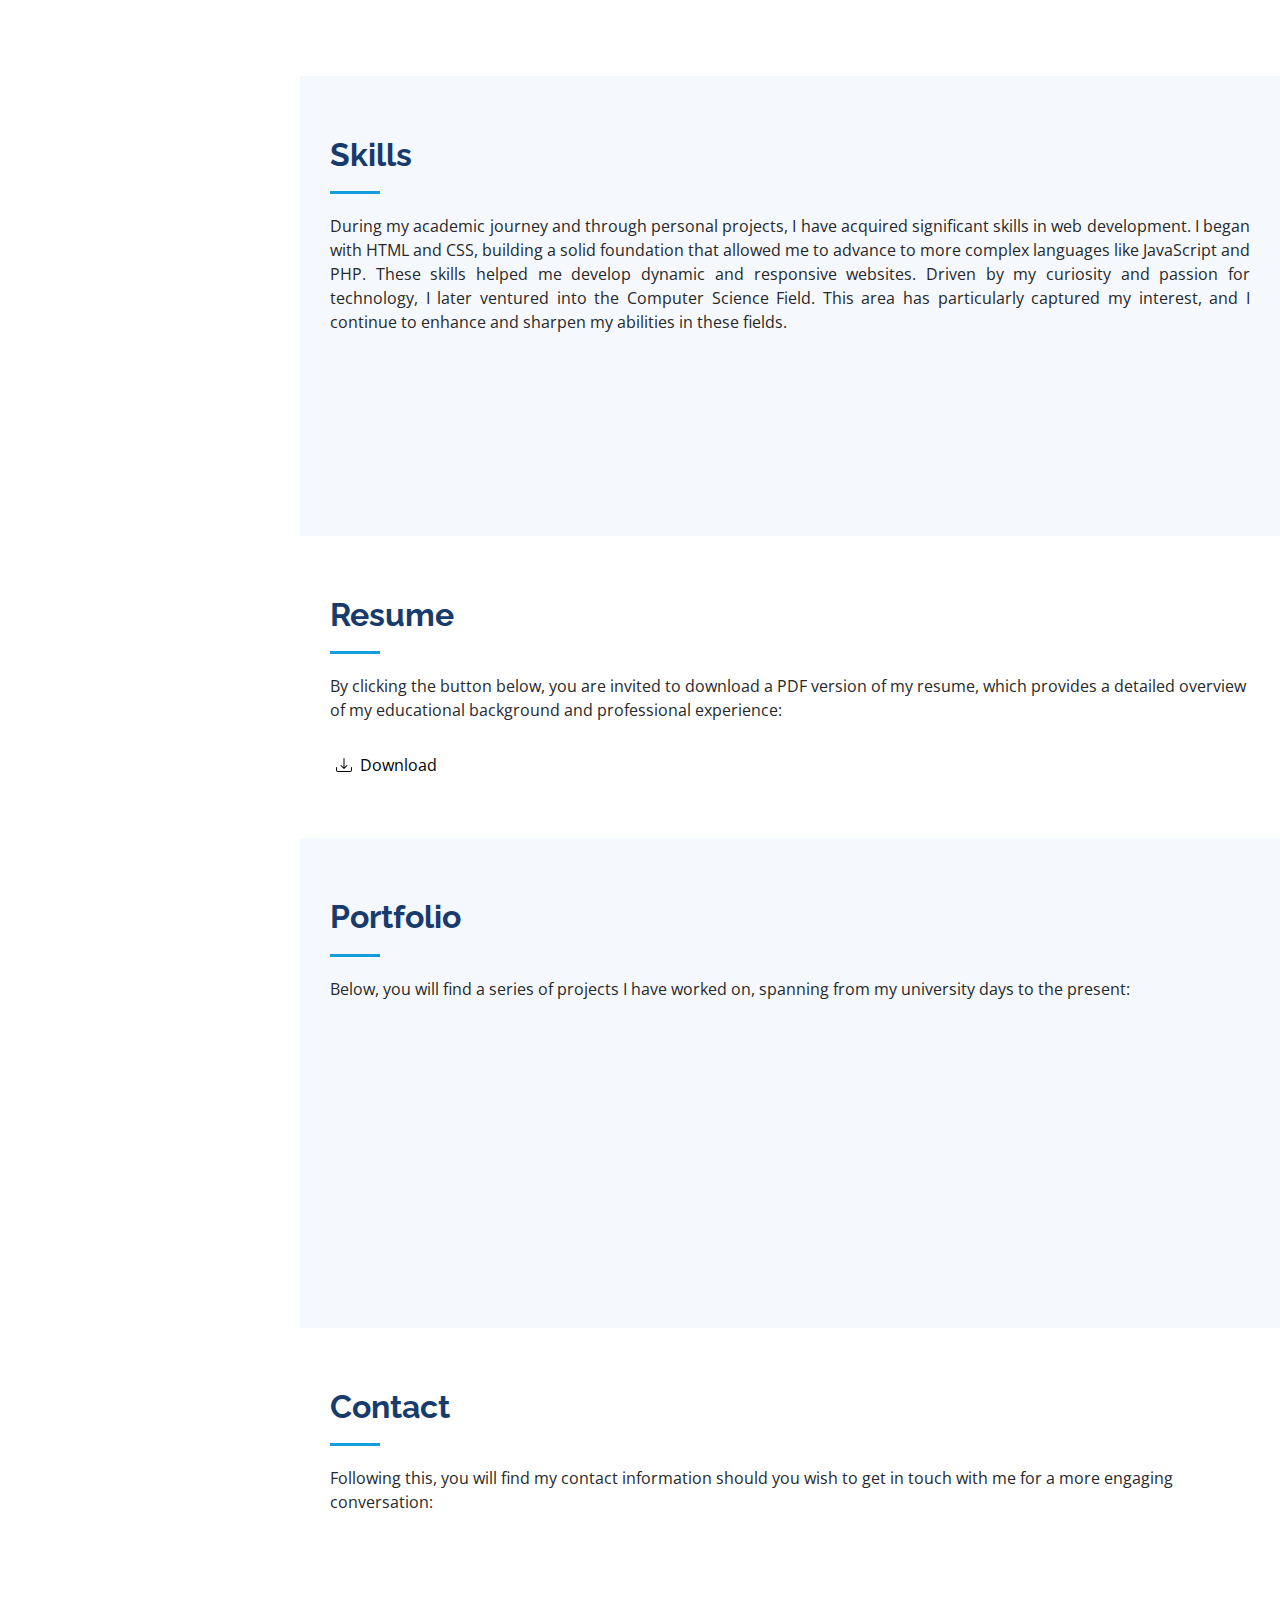
==== commit 4f251980: "Updating Resume link" ====
--- a/index.html
+++ b/index.html
@@ -184,7 +184,7 @@
           <p>By clicking the button below, you are invited to download a PDF version of my resume, which provides a detailed overview of my educational background and professional experience:</p>
         </div>
 
-        <button class="download-button" onclick="window.open('https://docs.google.com/document/d/14a8wozczHfR-LZsv56jzQgocs8PrVsLScHrkLCctWgU/edit?usp=sharing')" style="background: none; border: none;">
+        <button class="download-button" onclick="window.open('https://drive.google.com/file/d/1bs9fZGuApQHv-3UYWLWNc99igsjw-U3r/view?usp=sharing')" style="background: none; border: none;">
           <svg xmlns="http://www.w3.org/2000/svg" width="20" height="20" fill="currentColor" class="bi bi-download" viewBox="0 0 20 20">
             <path d="M.5 9.9a.5.5 0 0 1 .5.5v2.5a1 1 0 0 0 1 1h12a1 1 0 0 0 1-1v-2.5a.5.5 0 0 1 1 0v2.5a2 2 0 0 1-2 2H2a2 2 0 0 1-2-2v-2.5a.5.5 0 0 1 .5-.5"/>
             <path d="M7.646 11.854a.5.5 0 0 0 .708 0l3-3a.5.5 0 0 0-.708-.708L8.5 10.293V1.5a.5.5 0 0 0-1 0v8.793L5.354 8.146a.5.5 0 1 0-.708.708l3 3z"/>
